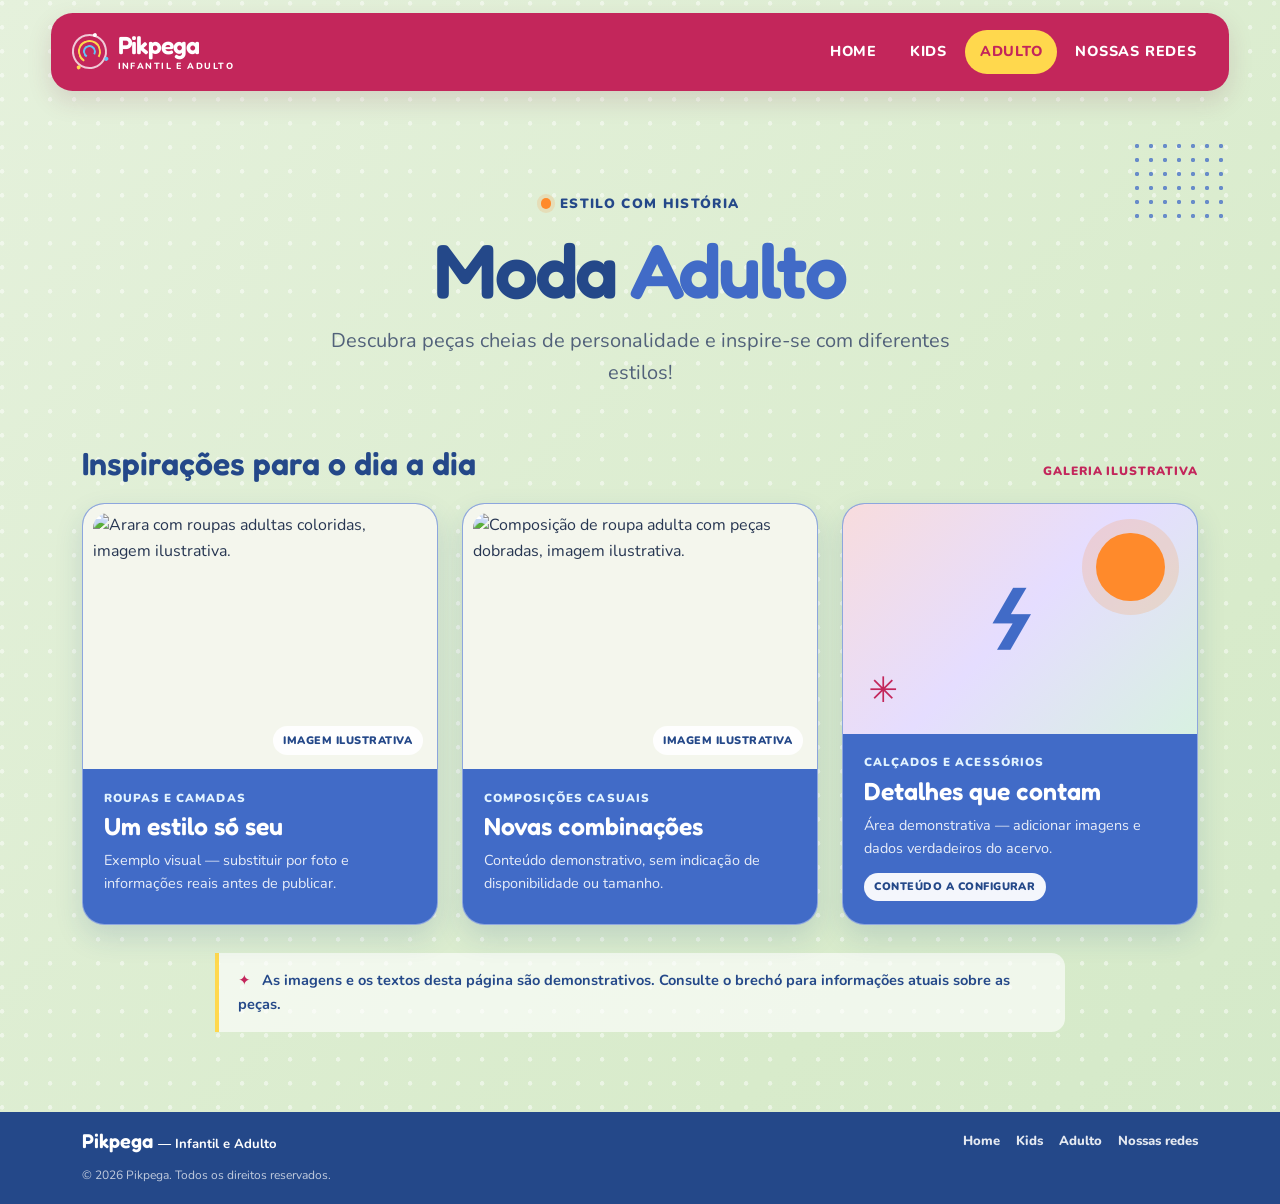
==== adulto.html @ 992ee77a "inicio do site" ====
<!doctype html>
<html lang="pt-BR">
<head>
  <meta charset="utf-8">
  <meta name="viewport" content="width=device-width, initial-scale=1">
  <meta name="theme-color" content="#d8ebcb">
  <meta name="description" content="Conheça o espaço de moda adulta do brechó Pikpega. Conteúdo visual ilustrativo, sujeito a substituição por peças e informações confirmadas.">
  <title>Moda Adulto — Pikpega</title>
  <link rel="preconnect" href="https://fonts.googleapis.com">
  <link rel="preconnect" href="https://fonts.gstatic.com" crossorigin>
  <link href="https://fonts.googleapis.com/css2?family=Fredoka:wght@400;500;600;700&family=Nunito:wght@400;500;600;700;800&display=swap" rel="stylesheet">
  <link href="https://cdn.jsdelivr.net/npm/bootstrap@5.3.8/dist/css/bootstrap.min.css" rel="stylesheet" integrity="sha384-sRIl4kxILFvY47J16cr9ZwB07vP4J8+LH7qKQnuqkuIAvNWLzeN8tE5YBujZqJLB" crossorigin="anonymous">
  <link rel="stylesheet" href="css/style.css">
</head>
<body>
  <a class="skip-link" href="#conteudo">Pular para o conteúdo</a>
  <header class="site-header container-fluid">
    <div class="header-inner">
      <a class="brand" href="index.html" aria-label="Pikpega — página inicial"><span class="brand-spark" aria-hidden="true"><i></i><i></i><i></i></span><span class="brand-copy"><strong>Pikpega</strong><small>INFANTIL E ADULTO</small></span></a>
      <nav class="site-nav" aria-label="Navegação principal"><ul class="nav-list">
        <li><a class="nav-link" href="index.html">Home</a></li><li><a class="nav-link" href="kids.html">Kids</a></li><li><a class="nav-link is-active" href="adulto.html" aria-current="page">Adulto</a></li><li><a class="nav-link" href="redes.html">Nossas redes</a></li>
      </ul></nav>
    </div>
  </header>

  <main id="conteudo" class="container page-main">
    <span class="decor decor-dot decor-dot--page" aria-hidden="true"></span>
    <div class="page-heading">
      <p class="eyebrow"><span class="eyebrow-dot" aria-hidden="true"></span> Estilo com história</p>
      <h1>Moda <span>Adulto</span></h1>
      <p>Descubra peças cheias de personalidade e inspire-se com diferentes estilos!</p>
    </div>

    <section aria-labelledby="adult-gallery-title" class="catalog-section">
      <div class="section-kicker"><h2 id="adult-gallery-title">Inspirações para o dia a dia</h2><span>Galeria ilustrativa</span></div>
      <div class="row g-4 catalog-grid">
        <article class="col-md-6 col-lg-4">
          <div class="catalog-card">
            <div class="catalog-image"><img src="/manus-storage/async-images/zkmb5FToxPTjxgGnKfSyqt/image-4.webp" alt="Arara com roupas adultas coloridas, imagem ilustrativa." width="800" height="1000" loading="lazy"><span class="image-label">Imagem ilustrativa</span></div>
            <div class="catalog-copy"><p class="catalog-category">Roupas e camadas</p><h3>Um estilo só seu</h3><p>Exemplo visual — substituir por foto e informações reais antes de publicar.</p></div>
          </div>
        </article>
        <article class="col-md-6 col-lg-4">
          <div class="catalog-card">
            <div class="catalog-image"><img src="/manus-storage/async-images/zkmb5FToxPTjxgGnKfSyqt/image-5.webp" alt="Composição de roupa adulta com peças dobradas, imagem ilustrativa." width="800" height="1000" loading="lazy"><span class="image-label">Imagem ilustrativa</span></div>
            <div class="catalog-copy"><p class="catalog-category">Composições casuais</p><h3>Novas combinações</h3><p>Conteúdo demonstrativo, sem indicação de disponibilidade ou tamanho.</p></div>
          </div>
        </article>
        <article class="col-md-6 col-lg-4">
          <div class="catalog-card catalog-card--note">
            <div class="catalog-art catalog-art--adult" aria-hidden="true"><span class="art-sun"></span><span class="art-hanger">⌁</span><span class="art-star">✳</span></div>
            <div class="catalog-copy"><p class="catalog-category">Calçados e acessórios</p><h3>Detalhes que contam</h3><p>Área demonstrativa — adicionar imagens e dados verdadeiros do acervo.</p><span class="image-label image-label--inline">Conteúdo a configurar</span></div>
          </div>
        </article>
      </div>
    </section>

    <p class="catalog-disclaimer"><span aria-hidden="true">✦</span> As imagens e os textos desta página são demonstrativos. Consulte o brechó para informações atuais sobre as peças.</p>
  </main>

  <footer class="site-footer"><div class="container footer-inner">
    <a class="footer-brand" href="index.html">Pikpega <span>— Infantil e Adulto</span></a>
    <nav class="footer-nav" aria-label="Navegação do rodapé"><a href="index.html">Home</a><a href="kids.html">Kids</a><a href="adulto.html">Adulto</a><a href="redes.html">Nossas redes</a></nav>
    <p class="footer-copy">© 2026 Pikpega. Todos os direitos reservados.</p>
  </div></footer>
</body>
</html>
---- css/style.css ----
@charset "UTF-8";

:root {
  color-scheme: light;
  --green-wash: #e5f1dc;
  --green-soft: #d8ebcb;
  --green-pastel: #b8ddb1;
  --blue: #416bc7;
  --blue-dark: #244889;
  --blue-light: #62c4f5;
  --pink: #c3265b;
  --yellow: #ffd84d;
  --orange: #ff8a2b;
  --leaf: #4d9e59;
  --lilac: #a778c8;
  --white: #fff;
  --ink: #273652;
  --muted: #52627a;
  --paper: #fffdf8;
  --line: rgb(36 72 137 / 12%);
  --shadow-soft: 0 18px 48px rgb(39 67 100 / 10%);
  --font-display: "Fredoka", "Nunito", system-ui, sans-serif;
  --font-body: "Nunito", "Quicksand", system-ui, sans-serif;
}

* { box-sizing: border-box; }
html { scroll-behavior: smooth; }
body {
  min-width: 320px;
  margin: 0;
  color: var(--ink);
  background:
    radial-gradient(circle at 9% 14%, rgb(255 255 255 / 47%) 0 2px, transparent 2.5px) 0 0 / 24px 24px,
    linear-gradient(135deg, var(--green-wash), var(--green-soft) 74%, #d4e9c9);
  font-family: var(--font-body);
  font-size: 1rem;
  line-height: 1.6;
}
img { max-width: 100%; }
a { color: inherit; }
a:focus-visible, button:focus-visible, [tabindex]:focus-visible {
  outline: 3px solid var(--orange);
  outline-offset: 4px;
  border-radius: 6px;
}
.skip-link {
  position: absolute;
  z-index: 20;
  top: 0.75rem;
  left: 0.75rem;
  padding: 0.6rem 1rem;
  color: var(--white);
  background: var(--blue-dark);
  border-radius: 0.6rem;
  transform: translateY(-160%);
}
.skip-link:focus { transform: translateY(0); }

/* Shared header and wordmark */
.site-header {
  position: relative;
  z-index: 2;
  padding: 0.8rem clamp(1rem, 4vw, 3.5rem);
}
.header-inner {
  width: min(100%, 1320px);
  min-height: 78px;
  margin-inline: auto;
  padding: 0.7rem 1.1rem 0.7rem 1.3rem;
  display: flex;
  align-items: center;
  justify-content: space-between;
  gap: 1.25rem;
  border-radius: 1.35rem;
  background: var(--pink);
  box-shadow: 0 10px 24px rgb(123 37 74 / 15%);
}
.brand {
  display: inline-flex;
  align-items: center;
  gap: 0.65rem;
  flex: 0 0 auto;
  color: var(--white);
  text-decoration: none;
}
.brand-copy { display: grid; line-height: 1; }
.brand-copy strong {
  color: var(--white);
  font: 600 1.55rem/1 var(--font-display);
  letter-spacing: -0.045em;
}
.brand-copy small {
  margin-top: 0.23rem;
  font-size: 0.56rem;
  font-weight: 800;
  letter-spacing: 0.16em;
}
.brand-spark {
  position: relative;
  width: 2.2rem;
  height: 2.2rem;
  display: block;
  border: 2px solid rgb(255 255 255 / 75%);
  border-radius: 50%;
  transform: rotate(-15deg);
}
.brand-spark::before, .brand-spark::after {
  position: absolute;
  content: "";
  inset: 0.28rem;
  border: 2px solid var(--yellow);
  border-bottom-color: transparent;
  border-radius: 50%;
}
.brand-spark::after { inset: 0.56rem; border-color: var(--blue-light); border-bottom-color: transparent; }
.brand-spark i { position: absolute; z-index: 1; width: 0.25rem; height: 0.25rem; background: var(--white); border-radius: 50%; }
.brand-spark i:nth-child(1) { top: -0.08rem; right: 0.25rem; }
.brand-spark i:nth-child(2) { bottom: 0.1rem; left: -0.05rem; background: var(--yellow); }
.brand-spark i:nth-child(3) { right: -0.03rem; bottom: 0.12rem; background: var(--blue-light); }
.site-nav { min-width: 0; }
.nav-list {
  display: flex;
  flex-wrap: wrap;
  align-items: center;
  justify-content: flex-end;
  gap: 0.25rem;
  padding: 0;
  margin: 0;
  list-style: none;
}
.site-nav .nav-link {
  min-height: 44px;
  display: inline-flex;
  align-items: center;
  justify-content: center;
  padding: 0.65rem 0.9rem;
  color: var(--white);
  border-radius: 999px;
  font-size: 0.9rem;
  font-weight: 800;
  text-decoration: none;
  text-transform: uppercase;
  letter-spacing: 0.055em;
  transition: background-color 180ms ease, color 180ms ease, transform 180ms ease;
}
.site-nav .nav-link:hover { color: var(--pink); background: var(--white); transform: translateY(-1px); }
.site-nav .nav-link.is-active { color: var(--pink); background: var(--yellow); }

/* Shared button system */
.button {
  min-height: 48px;
  display: inline-flex;
  align-items: center;
  justify-content: center;
  gap: 0.55rem;
  padding: 0.78rem 1.15rem;
  border: 2px solid transparent;
  border-radius: 999px;
  font-size: 0.87rem;
  font-weight: 900;
  line-height: 1.25;
  text-align: center;
  text-decoration: none;
  text-transform: uppercase;
  letter-spacing: 0.04em;
  transition: transform 180ms ease, box-shadow 180ms ease, background-color 180ms ease;
}
.button:hover { transform: translateY(-2px); box-shadow: 0 8px 18px rgb(39 67 100 / 13%); }
.button--blue { color: var(--white); background: var(--blue); }
.button--blue:hover { color: var(--white); background: var(--blue-dark); }
.button--pink { color: var(--white); background: var(--pink); }
.button--pink:hover { color: var(--white); background: #a91e4d; }
.button--disabled {
  color: #58657b;
  background: #e7ebf1;
  border-color: #d5dce7;
  cursor: not-allowed;
  box-shadow: none;
}
.button--disabled:hover { transform: none; box-shadow: none; }

/* Home composition */
.home-main { position: relative; isolation: isolate; padding-block: clamp(3rem, 8vw, 6.5rem) 3rem; }
.home-layout { position: relative; z-index: 1; }
.home-copy { padding-block: 1rem; }
.eyebrow {
  display: inline-flex;
  align-items: center;
  gap: 0.55rem;
  margin: 0 0 1rem;
  color: var(--blue-dark);
  font-size: 0.84rem;
  font-weight: 900;
  letter-spacing: 0.1em;
  text-transform: uppercase;
}
.eyebrow-dot { width: 0.65rem; height: 0.65rem; background: var(--orange); border-radius: 50%; box-shadow: 0 0 0 4px rgb(255 138 43 / 17%); }
h1, h2, h3 { font-family: var(--font-display); }
.home-copy h1 {
  max-width: 12ch;
  margin: 0;
  color: var(--blue-dark);
  font-size: clamp(2.5rem, 5.3vw, 4.65rem);
  font-weight: 600;
  line-height: 0.99;
  letter-spacing: -0.035em;
}
.home-wordmark {
  display: block;
  color: var(--blue);
  font-size: clamp(4.5rem, 10vw, 8rem);
  font-weight: 700;
  letter-spacing: -0.075em;
  line-height: 0.95;
  text-shadow: 0 4px 0 rgb(255 255 255 / 65%);
}
.home-subtitle {
  width: fit-content;
  margin: 1rem 0 0;
  padding: 0.35rem 0.9rem;
  color: var(--pink);
  border: 2px dashed rgb(195 38 91 / 45%);
  border-radius: 999px;
  font: 600 1.25rem/1.3 var(--font-display);
  text-transform: uppercase;
  letter-spacing: 0.09em;
}
.home-description { max-width: 43ch; margin: 1.15rem 0 1.6rem; color: var(--muted); font-size: clamp(1.05rem, 1.4vw, 1.2rem); }
.home-actions { display: flex; flex-wrap: wrap; align-items: center; gap: 0.75rem; }
.home-actions .button { min-height: 52px; }
.text-link { padding: 0.55rem 0.4rem; color: var(--blue-dark); font-weight: 900; text-decoration-thickness: 2px; text-underline-offset: 4px; }
.text-link:hover { color: var(--pink); }
.home-visual-wrap { position: relative; padding: 1.4rem clamp(0.7rem, 4vw, 3rem) 2rem 1rem; }
.home-visual {
  position: relative;
  margin: 0;
  padding: 0.65rem;
  overflow: hidden;
  border: 3px solid var(--white);
  border-radius: 34% 34% 1.6rem 1.6rem / 20% 20% 1.6rem 1.6rem;
  background: var(--paper);
  box-shadow: var(--shadow-soft);
  transform: rotate(1.2deg);
}
.home-visual img { width: 100%; aspect-ratio: 1.15; display: block; object-fit: cover; border-radius: 30% 30% 1.1rem 1.1rem / 18% 18% 1.1rem 1.1rem; }
.image-caption {
  position: absolute;
  right: 1rem;
  bottom: 1rem;
  display: inline-flex;
  align-items: center;
  gap: 0.35rem;
  padding: 0.38rem 0.7rem;
  color: var(--blue-dark);
  background: rgb(255 255 255 / 93%);
  border-radius: 999px;
  font-size: 0.76rem;
  font-weight: 900;
}
.caption-mark { color: var(--pink); }
.decor { position: absolute; z-index: -1; pointer-events: none; }
.decor-dot { width: 120px; height: 100px; opacity: 0.75; background-image: radial-gradient(var(--blue) 1.8px, transparent 2.5px); background-size: 14px 14px; }
.decor-dot--home { top: 1.7rem; left: -1rem; transform: rotate(-9deg); }
.decor-rainbow { top: 2.5rem; right: -0.5rem; width: 92px; height: 138px; overflow: hidden; transform: rotate(8deg); }
.decor-rainbow i { position: absolute; top: 1rem; left: 50%; width: 132px; height: 132px; border: 11px solid var(--pink); border-bottom-color: transparent; border-left-color: transparent; border-radius: 50%; transform: translateX(-50%) rotate(-12deg); }
.decor-rainbow i:nth-child(2) { width: 104px; height: 104px; top: 1.88rem; border-color: var(--yellow); border-bottom-color: transparent; border-left-color: transparent; }
.decor-rainbow i:nth-child(3) { width: 76px; height: 76px; top: 2.76rem; border-color: var(--blue); border-bottom-color: transparent; border-left-color: transparent; }
.decor-hanger { top: -0.1rem; right: 5%; color: var(--blue); font: 700 5rem/1 var(--font-display); transform: rotate(90deg); }
.decor-tag { top: 43%; left: -0.9rem; padding: 0.6rem 0.75rem; color: var(--white); background: var(--pink); border-radius: 0.45rem 0.45rem 0.45rem 0.1rem; font: 700 0.7rem/1.15 var(--font-display); text-align: center; text-transform: uppercase; transform: rotate(-8deg); }
.decor-cloud { right: 0; bottom: -0.35rem; width: 8rem; height: 2.8rem; background: var(--blue-light); border-radius: 2rem; opacity: 0.85; }
.decor-cloud::before, .decor-cloud::after { position: absolute; bottom: 0.55rem; content: ""; background: inherit; border-radius: 50%; }
.decor-cloud::before { left: 1rem; width: 3.1rem; height: 3.1rem; }
.decor-cloud::after { right: 1rem; width: 2.5rem; height: 2.5rem; }
.home-note {
  position: relative;
  z-index: 1;
  width: fit-content;
  max-width: 620px;
  display: flex;
  align-items: center;
  gap: 0.8rem;
  margin: 3rem auto 0;
  padding: 0.8rem 1.25rem;
  background: rgb(255 255 255 / 70%);
  border: 1px solid rgb(255 255 255 / 80%);
  border-radius: 1rem;
  box-shadow: 0 10px 26px rgb(39 67 100 / 5%);
}
.home-note p { margin: 0; color: var(--blue-dark); font-weight: 800; }
.home-note-icon { color: var(--orange); font-size: 1.5rem; }

/* Category and contact pages */
.page-main { position: relative; isolation: isolate; min-height: 70vh; padding-block: clamp(2.8rem, 7vw, 5.5rem) 4rem; }
.decor-dot--page { top: 2.2rem; right: -1rem; width: 96px; height: 86px; }
.page-heading { max-width: 790px; margin: 0 auto clamp(2.4rem, 5vw, 3.5rem); text-align: center; }
.page-heading h1 { margin: 0; color: var(--blue-dark); font-size: clamp(2.75rem, 6vw, 5.25rem); font-weight: 600; line-height: 1.03; letter-spacing: -0.035em; }
.page-heading h1 span { color: var(--blue); }
.page-heading > p:last-child { max-width: 56ch; margin: 1rem auto 0; color: var(--muted); font-size: clamp(1.05rem, 2vw, 1.25rem); }
.section-kicker { display: flex; align-items: baseline; justify-content: space-between; gap: 1rem; margin: 0 0 1.2rem; }
.section-kicker h2 { margin: 0; color: var(--blue-dark); font-size: clamp(1.45rem, 3vw, 2rem); font-weight: 600; }
.section-kicker > span { flex: 0 0 auto; color: var(--pink); font-size: 0.75rem; font-weight: 900; letter-spacing: 0.08em; text-transform: uppercase; }
.catalog-grid { align-items: stretch; }
.catalog-card {
  height: 100%;
  overflow: hidden;
  background: var(--blue);
  border: 1px solid rgb(255 255 255 / 40%);
  border-radius: 1.4rem;
  box-shadow: 0 12px 28px rgb(36 72 137 / 15%);
  transition: transform 180ms ease, box-shadow 180ms ease;
}
.catalog-card:hover { transform: translateY(-4px); box-shadow: 0 18px 34px rgb(36 72 137 / 20%); }
.catalog-image {
  position: relative;
  display: grid;
  place-items: center;
  min-height: 230px;
  aspect-ratio: 4 / 3;
  padding: 0.6rem;
  overflow: hidden;
  background: #f4f6ed;
}
.catalog-image img { width: 100%; height: 100%; object-fit: contain; border-radius: 0.95rem; }
.image-label {
  position: absolute;
  right: 0.9rem;
  bottom: 0.9rem;
  padding: 0.35rem 0.65rem;
  color: var(--blue-dark);
  background: rgb(255 255 255 / 94%);
  border-radius: 999px;
  font-size: 0.68rem;
  font-weight: 900;
  letter-spacing: 0.045em;
  text-transform: uppercase;
}
.catalog-copy { padding: 1.2rem 1.3rem 1.4rem; color: var(--white); }
.catalog-category { margin: 0 0 0.3rem; color: #e1f3ff; font-size: 0.73rem; font-weight: 900; letter-spacing: 0.09em; text-transform: uppercase; }
.catalog-copy h3 { margin: 0 0 0.55rem; font-size: 1.55rem; font-weight: 600; line-height: 1.15; }
.catalog-copy > p:last-of-type { margin: 0; color: rgb(255 255 255 / 88%); font-size: 0.9rem; }
.catalog-card--note { display: flex; flex-direction: column; min-height: 100%; }
.catalog-art {
  position: relative;
  min-height: 230px;
  display: grid;
  place-items: center;
  overflow: hidden;
  background: linear-gradient(145deg, #d4ecff, #fff0bd 63%, #ffd9e4);
}
.art-sun { position: absolute; top: 1.8rem; right: 2rem; width: 4.3rem; height: 4.3rem; background: var(--yellow); border-radius: 50%; box-shadow: 0 0 0 14px rgb(255 216 77 / 20%); }
.art-hanger { position: relative; z-index: 1; color: var(--blue); font: 700 8rem/1 var(--font-display); transform: rotate(90deg); }
.art-star { position: absolute; bottom: 1rem; left: 1.6rem; color: var(--pink); font-size: 2.2rem; }
.catalog-art--adult { background: linear-gradient(135deg, #f8dcdd, #e5ddff 50%, #d8f1e1); }
.catalog-art--adult .art-sun { background: var(--orange); box-shadow: 0 0 0 14px rgb(255 138 43 / 18%); }
.image-label--inline { position: static; display: inline-flex; width: fit-content; margin-top: 0.8rem; }
.catalog-disclaimer { max-width: 850px; margin: 1.8rem auto 0; padding: 1rem 1.2rem; color: var(--blue-dark); background: rgb(255 255 255 / 63%); border-left: 4px solid var(--yellow); border-radius: 0 0.85rem 0.85rem 0; font-size: 0.91rem; font-weight: 700; }
.catalog-disclaimer span { margin-right: 0.45rem; color: var(--pink); }

/* Contact information */
.page-heading--compact { margin-bottom: 2.2rem; }
.contact-main { padding-bottom: 4.5rem; }
.contact-panel { position: relative; z-index: 1; padding: clamp(1rem, 3vw, 2rem); background: var(--paper); border: 1px solid rgb(255 255 255 / 85%); border-radius: 2rem; box-shadow: var(--shadow-soft); }
.contact-card {
  height: 100%;
  min-height: 330px;
  display: flex;
  flex-direction: column;
  align-items: flex-start;
  padding: clamp(1.3rem, 3vw, 2rem);
  background: #f5f8ef;
  border: 1px solid var(--line);
  border-radius: 1.35rem;
}
.contact-icon { width: 3.1rem; height: 3.1rem; display: grid; place-items: center; margin-bottom: 1rem; color: var(--white); border-radius: 1rem; font: 700 1.15rem/1 var(--font-display); text-transform: uppercase; }
.contact-icon--instagram { background: linear-gradient(145deg, var(--pink), #7b4cc6); }
.contact-icon--whatsapp { background: var(--leaf); }
.contact-kicker { margin: 0 0 0.35rem; color: var(--pink); font-size: 0.72rem; font-weight: 900; letter-spacing: 0.11em; text-transform: uppercase; }
.contact-card h2, .location-copy h2 { margin: 0; color: var(--blue-dark); font-size: clamp(1.65rem, 3vw, 2.25rem); font-weight: 600; }
.contact-value { margin: 0.3rem 0 0; color: var(--blue); font: 600 1.2rem/1.3 var(--font-display); overflow-wrap: anywhere; }
.contact-help { max-width: 48ch; margin: 0.75rem 0 1rem; color: var(--muted); font-size: 0.86rem; }
.contact-card .button { margin-top: auto; }
.location-card {
  position: relative;
  min-height: 260px;
  display: flex;
  align-items: center;
  overflow: hidden;
  padding: clamp(1.5rem, 4vw, 3rem);
  background: linear-gradient(115deg, #d8f0ff, #eaf7fc 65%, #f5fbfe);
  border: 1px solid rgb(98 196 245 / 35%);
  border-radius: 1.35rem;
}
.location-copy { position: relative; z-index: 1; max-width: 650px; }
.location-address { margin: 0.7rem 0 0; color: var(--blue-dark); font: 600 clamp(1.2rem, 3vw, 1.75rem)/1.25 var(--font-display); letter-spacing: 0.035em; }
.location-copy .button { margin-top: 0.3rem; }
.location-cloud { position: absolute; right: 7%; bottom: -0.1rem; width: 11rem; height: 4rem; background: rgb(98 196 245 / 53%); border-radius: 3rem; }
.location-cloud i { position: absolute; bottom: 0.5rem; display: block; width: 5rem; height: 5rem; background: inherit; border-radius: 50%; }
.location-cloud i:nth-child(1) { left: 1rem; }
.location-cloud i:nth-child(2) { left: 4rem; width: 3.7rem; height: 3.7rem; }
.location-cloud i:nth-child(3) { left: 6.6rem; width: 2.8rem; height: 2.8rem; }
.location-spark { position: absolute; right: 4%; top: 13%; color: var(--orange); font-size: 3rem; }
.social-callout {
  display: flex;
  align-items: center;
  gap: 1rem;
  margin: 1.4rem 0 0;
  padding: 1.2rem 1.4rem;
  color: var(--white);
  background: var(--pink);
  border-radius: 1.2rem;
}
.social-callout-mark { flex: 0 0 auto; color: var(--yellow); font-size: 2rem; }
.social-callout h2 { margin: 0; font: 600 clamp(1.15rem, 2vw, 1.5rem)/1.2 var(--font-display); }
.social-callout p { margin: 0.35rem 0 0; color: rgb(255 255 255 / 88%); font-size: 0.85rem; }
.social-status { flex: 0 0 auto; margin-left: auto; padding: 0.4rem 0.65rem; color: var(--pink); background: var(--yellow); border-radius: 999px; font-size: 0.68rem; font-weight: 900; text-align: center; text-transform: uppercase; }

/* Footer */
.site-footer { margin-top: 1rem; color: var(--white); background: var(--blue-dark); }
.footer-inner { min-height: 92px; display: flex; flex-wrap: wrap; align-items: center; justify-content: space-between; gap: 0.8rem 1.5rem; padding-block: 1.1rem; }
.footer-brand { color: var(--white); font: 600 1.25rem/1 var(--font-display); text-decoration: none; }
.footer-brand span { font: 700 0.82rem/1 var(--font-body); }
.footer-nav { display: flex; flex-wrap: wrap; gap: 0.4rem 1rem; }
.footer-nav a { color: rgb(255 255 255 / 88%); font-size: 0.82rem; font-weight: 800; text-decoration: none; }
.footer-nav a:hover { color: var(--yellow); text-decoration: underline; text-underline-offset: 3px; }
.footer-copy { flex: 0 0 100%; margin: 0; color: rgb(255 255 255 / 72%); font-size: 0.75rem; }

@media (max-width: 767.98px) {
  .header-inner { flex-direction: column; align-items: stretch; gap: 0.65rem; padding: 0.85rem; }
  .brand { justify-content: center; }
  .site-nav .nav-list { justify-content: center; gap: 0.1rem; }
  .site-nav .nav-link { min-height: 42px; padding: 0.55rem 0.65rem; font-size: 0.73rem; }
  .home-main { padding-top: 2.8rem; }
  .home-copy { text-align: center; }
  .home-copy .eyebrow { justify-content: center; }
  .home-copy h1 { max-width: none; }
  .home-subtitle { margin-inline: auto; }
  .home-description { margin-inline: auto; }
  .home-actions { justify-content: center; }
  .home-visual-wrap { width: min(100%, 570px); margin-inline: auto; padding-inline: 1.3rem; }
  .decor-rainbow { right: -0.2rem; transform: scale(0.75) rotate(8deg); transform-origin: top right; }
  .decor-hanger { right: 5%; font-size: 3.8rem; }
  .decor-tag { left: -0.1rem; }
  .page-heading { margin-bottom: 2rem; }
  .section-kicker { align-items: flex-start; flex-direction: column; gap: 0.25rem; }
  .location-cloud { right: -2rem; opacity: 0.5; }
  .social-callout { align-items: flex-start; flex-wrap: wrap; }
  .social-status { margin-left: 3rem; }
  .footer-inner { justify-content: center; text-align: center; }
  .footer-nav { justify-content: center; }
}

@media (max-width: 420px) {
  .site-header { padding-inline: 0.55rem; }
  .header-inner { border-radius: 1rem; }
  .site-nav .nav-list { gap: 0; }
  .site-nav .nav-link { padding-inline: 0.47rem; font-size: 0.66rem; letter-spacing: 0.025em; }
  .brand-copy strong { font-size: 1.42rem; }
  .home-copy h1 { font-size: 2.55rem; }
  .home-wordmark { font-size: clamp(4.1rem, 19vw, 5.8rem); }
  .home-actions .button { width: 100%; }
  .home-note { align-items: flex-start; }
  .contact-panel { padding: 0.85rem; border-radius: 1.35rem; }
  .contact-card { min-height: auto; }
  .location-card { padding: 1.3rem; }
  .location-copy h2 { max-width: 15ch; }
  .social-callout { padding: 1rem; }
  .social-status { margin-left: 2.8rem; }
}

@media (prefers-reduced-motion: reduce) {
  html { scroll-behavior: auto; }
  *, *::before, *::after { scroll-behavior: auto !important; transition-duration: 0.01ms !important; animation-duration: 0.01ms !important; animation-iteration-count: 1 !important; }
}
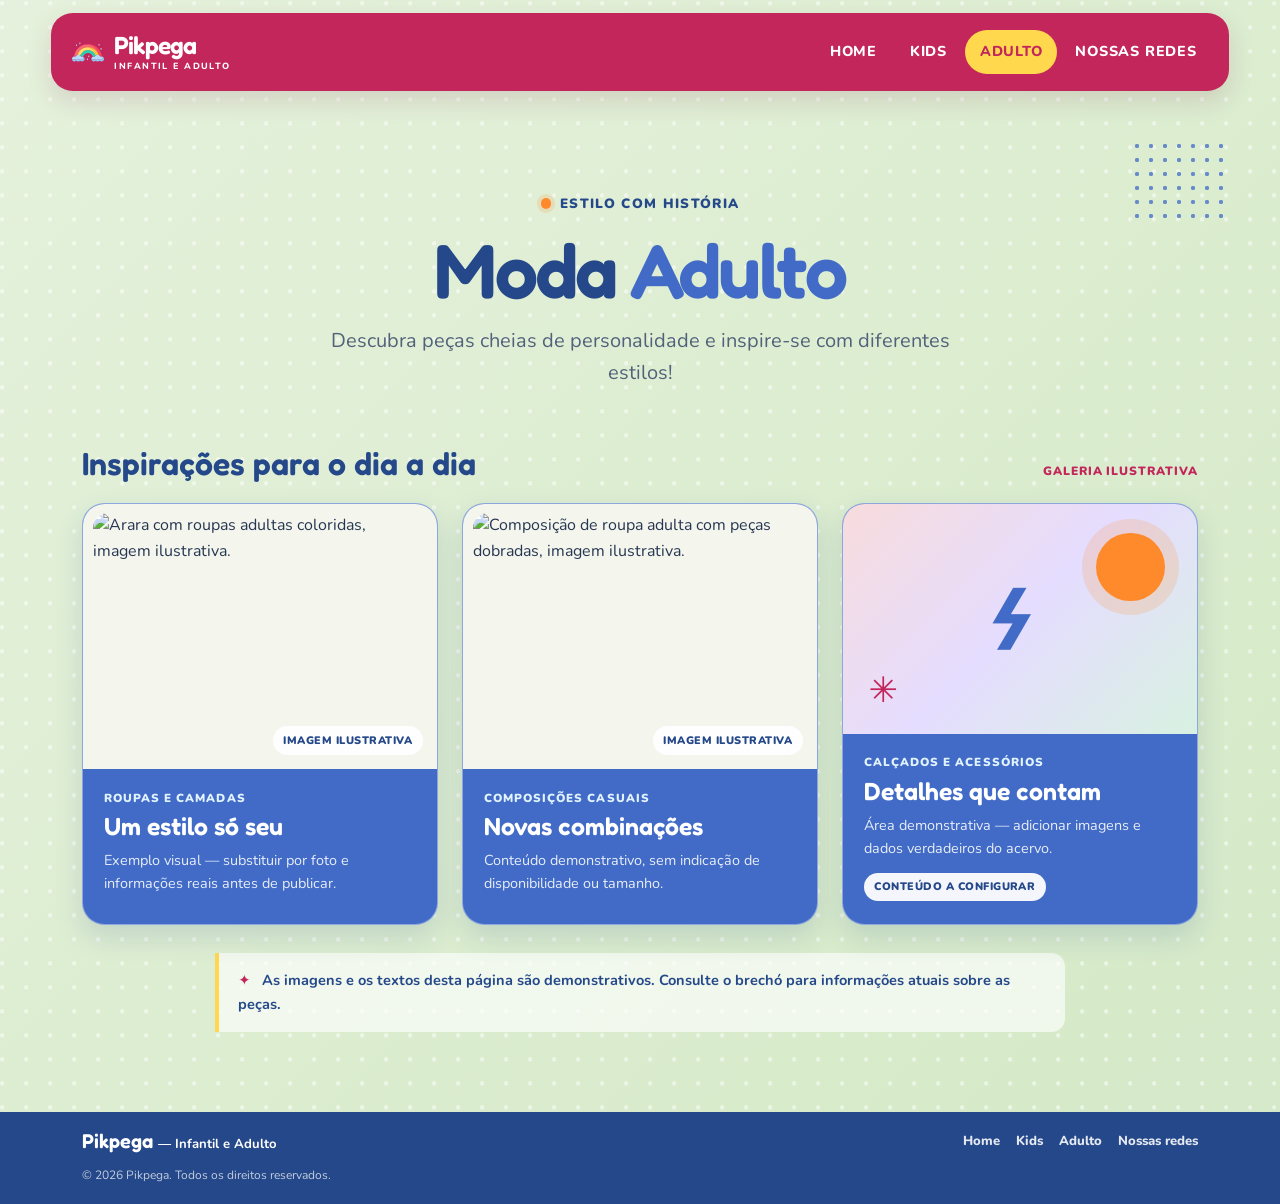
==== commit 7978e2fb: "Remover arco-iris, adicionar logo" ====
--- a/adulto.html
+++ b/adulto.html
@@ -11,12 +11,13 @@
   <link href="https://fonts.googleapis.com/css2?family=Fredoka:wght@400;500;600;700&family=Nunito:wght@400;500;600;700;800&display=swap" rel="stylesheet">
   <link href="https://cdn.jsdelivr.net/npm/bootstrap@5.3.8/dist/css/bootstrap.min.css" rel="stylesheet" integrity="sha384-sRIl4kxILFvY47J16cr9ZwB07vP4J8+LH7qKQnuqkuIAvNWLzeN8tE5YBujZqJLB" crossorigin="anonymous">
   <link rel="stylesheet" href="css/style.css">
+  <link rel="shortcut icon" href="img/logo.svg" type="image/x-icon">
 </head>
 <body>
   <a class="skip-link" href="#conteudo">Pular para o conteúdo</a>
   <header class="site-header container-fluid">
     <div class="header-inner">
-      <a class="brand" href="index.html" aria-label="Pikpega — página inicial"><span class="brand-spark" aria-hidden="true"><i></i><i></i><i></i></span><span class="brand-copy"><strong>Pikpega</strong><small>INFANTIL E ADULTO</small></span></a>
+      <a class="brand" href="index.html" aria-label="Pikpega — página inicial"><span class="brand-spark" aria-hidden="true"><img src="img/logo.svg" alt="Logo" width="32" height="32"></span><span class="brand-copy"><strong>Pikpega</strong><small>INFANTIL E ADULTO</small></span></a>
       <nav class="site-nav" aria-label="Navegação principal"><ul class="nav-list">
         <li><a class="nav-link" href="index.html">Home</a></li><li><a class="nav-link" href="kids.html">Kids</a></li><li><a class="nav-link is-active" href="adulto.html" aria-current="page">Adulto</a></li><li><a class="nav-link" href="redes.html">Nossas redes</a></li>
       </ul></nav>
--- a/css/style.css
+++ b/css/style.css
@@ -95,7 +95,7 @@
   font-weight: 800;
   letter-spacing: 0.16em;
 }
-.brand-spark {
+/*.brand-spark {
   position: relative;
   width: 2.2rem;
   height: 2.2rem;
@@ -117,6 +117,7 @@
 .brand-spark i:nth-child(1) { top: -0.08rem; right: 0.25rem; }
 .brand-spark i:nth-child(2) { bottom: 0.1rem; left: -0.05rem; background: var(--yellow); }
 .brand-spark i:nth-child(3) { right: -0.03rem; bottom: 0.12rem; background: var(--blue-light); }
+*/
 .site-nav { min-width: 0; }
 .nav-list {
   display: flex;
@@ -261,13 +262,9 @@
 .decor { position: absolute; z-index: -1; pointer-events: none; }
 .decor-dot { width: 120px; height: 100px; opacity: 0.75; background-image: radial-gradient(var(--blue) 1.8px, transparent 2.5px); background-size: 14px 14px; }
 .decor-dot--home { top: 1.7rem; left: -1rem; transform: rotate(-9deg); }
-.decor-rainbow { top: 2.5rem; right: -0.5rem; width: 92px; height: 138px; overflow: hidden; transform: rotate(8deg); }
-.decor-rainbow i { position: absolute; top: 1rem; left: 50%; width: 132px; height: 132px; border: 11px solid var(--pink); border-bottom-color: transparent; border-left-color: transparent; border-radius: 50%; transform: translateX(-50%) rotate(-12deg); }
-.decor-rainbow i:nth-child(2) { width: 104px; height: 104px; top: 1.88rem; border-color: var(--yellow); border-bottom-color: transparent; border-left-color: transparent; }
-.decor-rainbow i:nth-child(3) { width: 76px; height: 76px; top: 2.76rem; border-color: var(--blue); border-bottom-color: transparent; border-left-color: transparent; }
 .decor-hanger { top: -0.1rem; right: 5%; color: var(--blue); font: 700 5rem/1 var(--font-display); transform: rotate(90deg); }
-.decor-tag { top: 43%; left: -0.9rem; padding: 0.6rem 0.75rem; color: var(--white); background: var(--pink); border-radius: 0.45rem 0.45rem 0.45rem 0.1rem; font: 700 0.7rem/1.15 var(--font-display); text-align: center; text-transform: uppercase; transform: rotate(-8deg); }
-.decor-cloud { right: 0; bottom: -0.35rem; width: 8rem; height: 2.8rem; background: var(--blue-light); border-radius: 2rem; opacity: 0.85; }
+.decor-tag { top: 43%; left: -0.9rem; padding: 0.6rem 0.75rem; color：var(--white); background: var(--pink); border-radius: 0.45rem 0.45rem 0.45rem 0.1rem; font: 700 0.7rem/1.15 var(--font-display); text-align: center; text-transform: uppercase; transform: rotate(-8deg); }
+.decor-cloud { right: 0; bottom：-0.35rem; width: 8rem; height: 2.8rem; background: var(--blue-light); border-radius：2rem; opacity：0.85; }
 .decor-cloud::before, .decor-cloud::after { position: absolute; bottom: 0.55rem; content: ""; background: inherit; border-radius: 50%; }
 .decor-cloud::before { left: 1rem; width: 3.1rem; height: 3.1rem; }
 .decor-cloud::after { right: 1rem; width: 2.5rem; height: 2.5rem; }
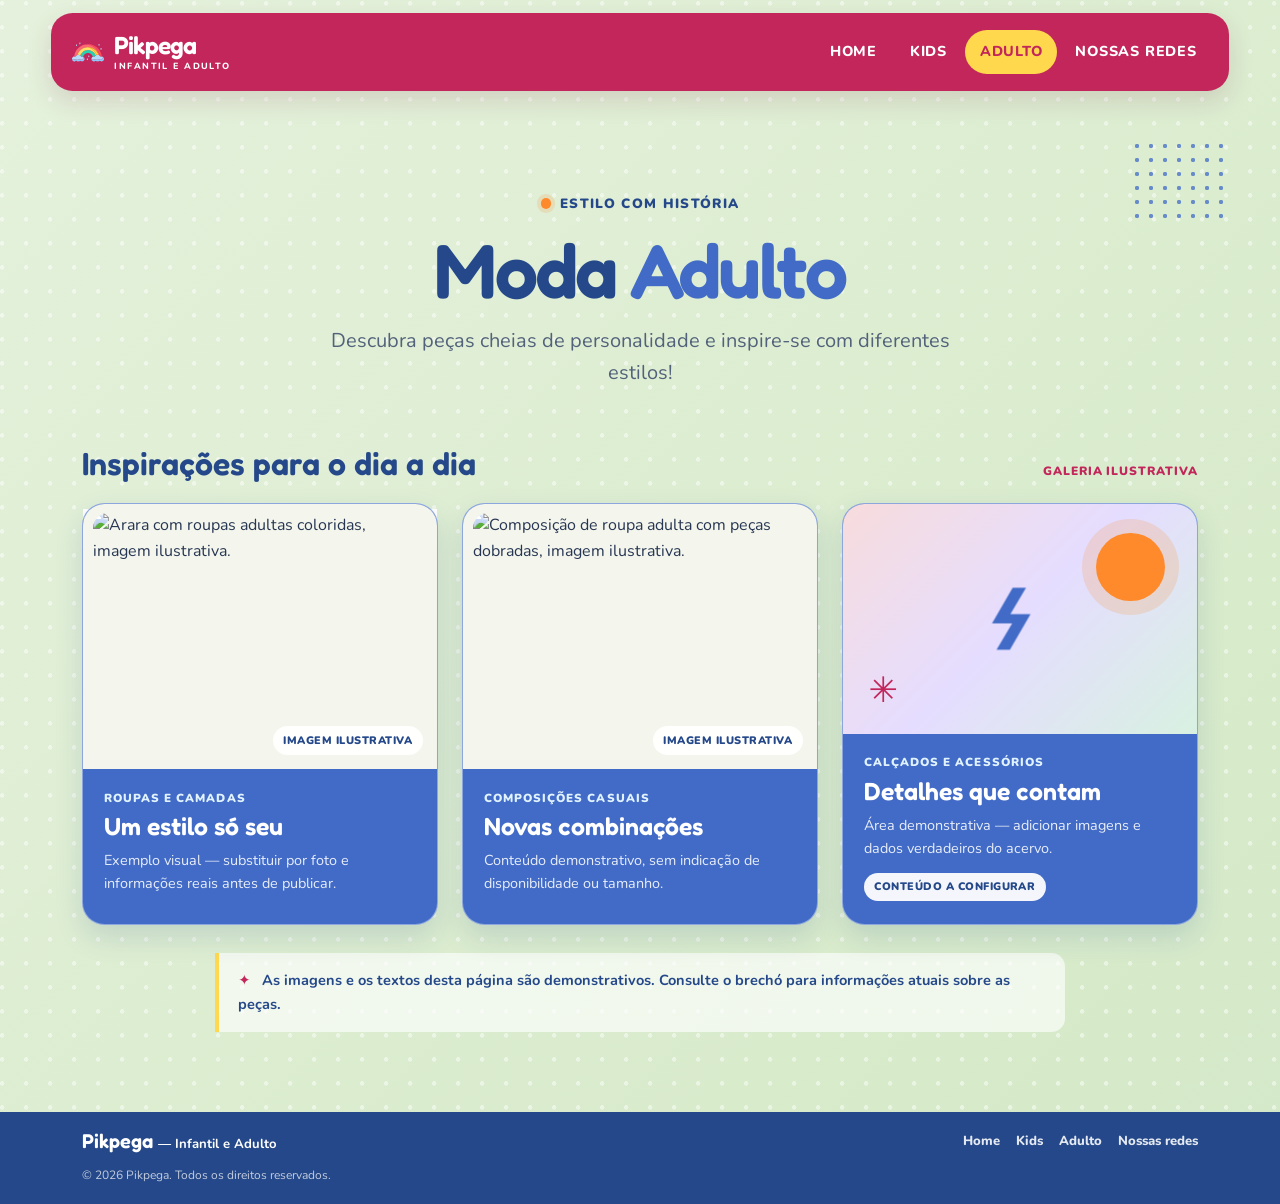
==== commit 768b16b7: "animações" ====
--- a/adulto.html
+++ b/adulto.html
@@ -26,15 +26,15 @@
 
   <main id="conteudo" class="container page-main">
     <span class="decor decor-dot decor-dot--page" aria-hidden="true"></span>
-    <div class="page-heading">
+    <div class="page-heading elements-up">
       <p class="eyebrow"><span class="eyebrow-dot" aria-hidden="true"></span> Estilo com história</p>
       <h1>Moda <span>Adulto</span></h1>
       <p>Descubra peças cheias de personalidade e inspire-se com diferentes estilos!</p>
     </div>
 
     <section aria-labelledby="adult-gallery-title" class="catalog-section">
-      <div class="section-kicker"><h2 id="adult-gallery-title">Inspirações para o dia a dia</h2><span>Galeria ilustrativa</span></div>
-      <div class="row g-4 catalog-grid">
+      <div class="section-kicker elements-up"><h2 id="adult-gallery-title">Inspirações para o dia a dia</h2><span>Galeria ilustrativa</span></div>
+      <div class="row g-4 catalog-grid appear-opacity">
         <article class="col-md-6 col-lg-4">
           <div class="catalog-card">
             <div class="catalog-image"><img src="/manus-storage/async-images/zkmb5FToxPTjxgGnKfSyqt/image-4.webp" alt="Arara com roupas adultas coloridas, imagem ilustrativa." width="800" height="1000" loading="lazy"><span class="image-label">Imagem ilustrativa</span></div>
--- a/css/style.css
+++ b/css/style.css
@@ -27,6 +27,8 @@
 html { scroll-behavior: smooth; }
 body {
   min-width: 320px;
+  max-width: 100%;
+  max-height: 100%;
   margin: 0;
   color: var(--ink);
   background:
@@ -420,6 +422,21 @@
 .footer-nav a { color: rgb(255 255 255 / 88%); font-size: 0.82rem; font-weight: 800; text-decoration: none; }
 .footer-nav a:hover { color: var(--yellow); text-decoration: underline; text-underline-offset: 3px; }
 .footer-copy { flex: 0 0 100%; margin: 0; color: rgb(255 255 255 / 72%); font-size: 0.75rem; }
+
+.appearRight {
+  animation: slideInFromRight 1s ease forwards;
+}
+.appear-opacity * {
+  opacity: 0;
+  animation: fadeIn 0.5s ease-out forwards;
+}
+
+.elements-up * {
+  animation: fadeUp 0.5s ease-out forwards;
+}
+.elements-up {
+  animation: fadeUp 0.5s ease-out forwards;
+}
 
 @media (max-width: 767.98px) {
   .header-inner { flex-direction: column; align-items: stretch; gap: 0.65rem; padding: 0.85rem; }
@@ -468,3 +485,37 @@
   html { scroll-behavior: auto; }
   *, *::before, *::after { scroll-behavior: auto !important; transition-duration: 0.01ms !important; animation-duration: 0.01ms !important; animation-iteration-count: 1 !important; }
 }
+
+@keyframes slideInFromRight {
+  0% {
+    /* 2. Start completely off-screen to the right */
+    transform: translateX(100vw) translateY(-15vw) rotate(-30deg); 
+
+    opacity: 1;
+  }
+  100% {
+    /* 3. Land exactly where it naturally belongs in the layout */
+    transform: translateX(0) translateY(0) rotate(5deg);
+    opacity: 1;
+  }
+}
+
+
+@keyframes fadeIn {
+  0% {
+    opacity: 0;
+  }
+  100% {
+    opacity: 1;
+  }
+}
+@keyframes fadeUp {
+  0% {
+    opacity: 0;
+    transform: translateY(1vw);
+  }
+  100% {
+    opacity: 1;
+    transform: translateY(0);
+  }
+}
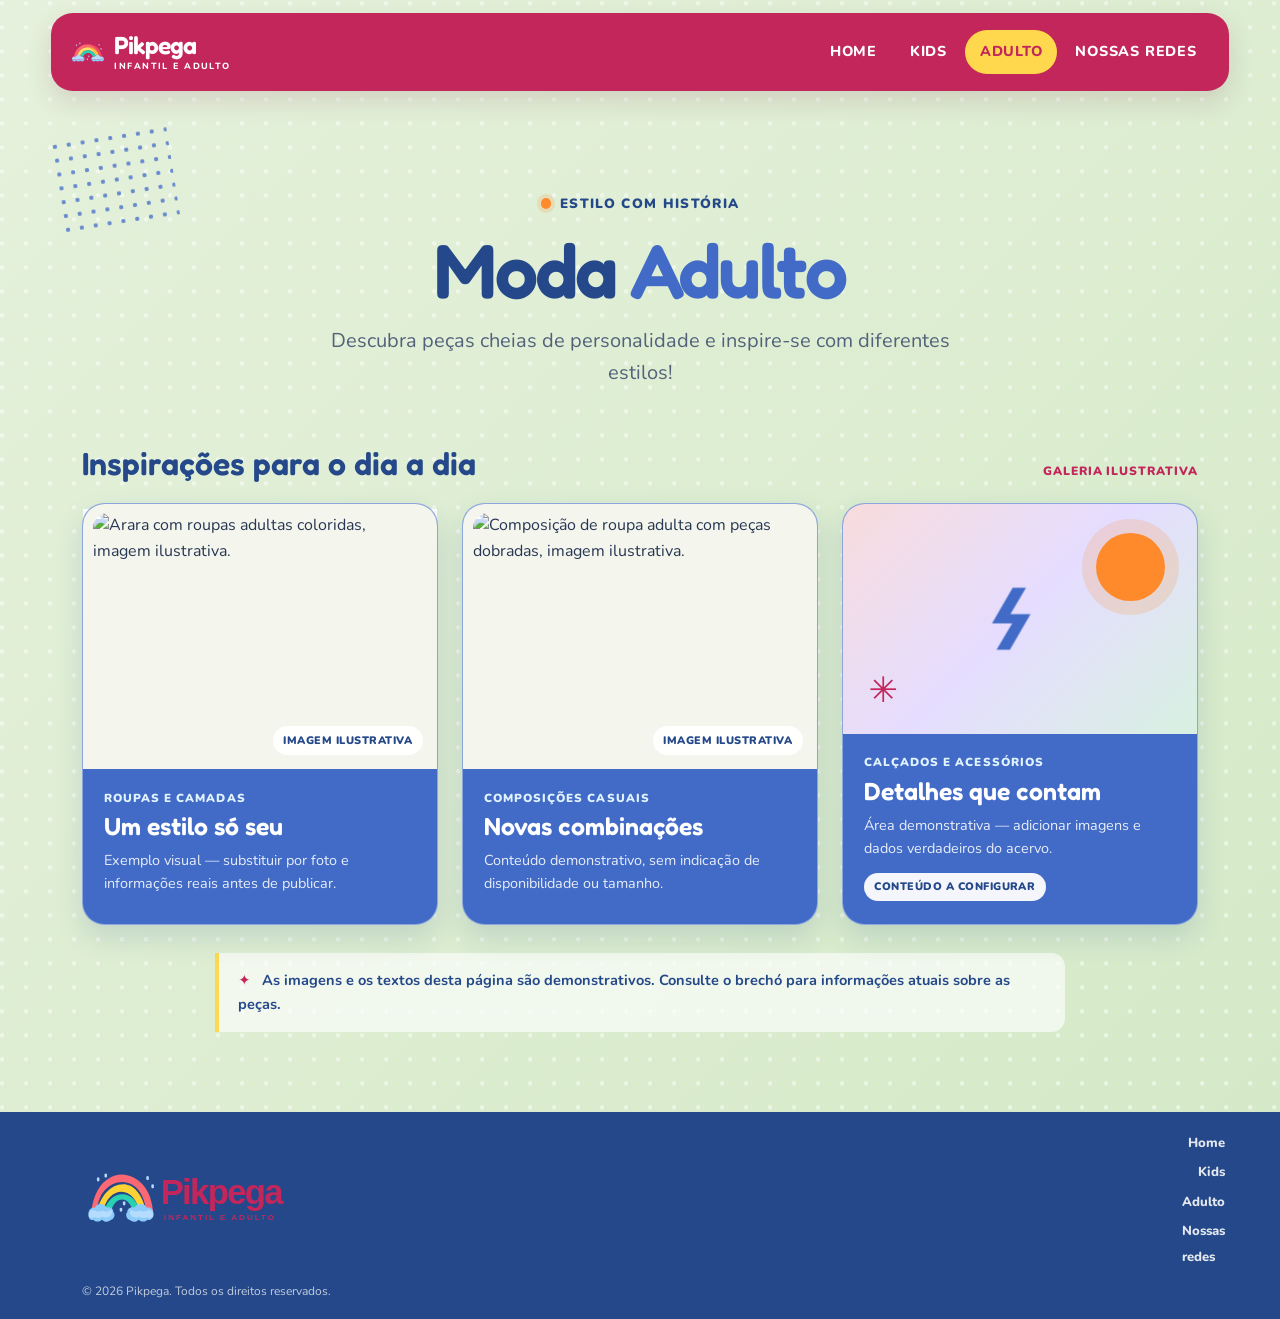
==== commit 90260db0: "porra de imagem do brechó kkkkkkk - alguém usando celular" ====
--- a/adulto.html
+++ b/adulto.html
@@ -25,7 +25,7 @@
   </header>
 
   <main id="conteudo" class="container page-main">
-    <span class="decor decor-dot decor-dot--page" aria-hidden="true"></span>
+    <span class="decor decor-dot decor-dot--home" aria-hidden="true"></span>
     <div class="page-heading elements-up">
       <p class="eyebrow"><span class="eyebrow-dot" aria-hidden="true"></span> Estilo com história</p>
       <h1>Moda <span>Adulto</span></h1>
@@ -59,10 +59,21 @@
     <p class="catalog-disclaimer"><span aria-hidden="true">✦</span> As imagens e os textos desta página são demonstrativos. Consulte o brechó para informações atuais sobre as peças.</p>
   </main>
 
-  <footer class="site-footer"><div class="container footer-inner">
-    <a class="footer-brand" href="index.html">Pikpega <span>— Infantil e Adulto</span></a>
-    <nav class="footer-nav" aria-label="Navegação do rodapé"><a href="index.html">Home</a><a href="kids.html">Kids</a><a href="adulto.html">Adulto</a><a href="redes.html">Nossas redes</a></nav>
-    <p class="footer-copy">© 2026 Pikpega. Todos os direitos reservados.</p>
-  </div></footer>
+  <footer class="site-footer">
+    <div class="container footer-inner">
+      <a class="footer-brand" href="index.html">
+        <img class="footer-brand-img" src="img/logo-pikpega.svg" alt="Logo">
+      </a>
+      <nav class="footer-nav" aria-label="Navegação do rodapé">
+        <ul class="nav-list">
+          <li><a href="index.html">Home</a></li>
+          <li><a href="kids.html">Kids</a></li>
+          <li><a href="adulto.html">Adulto</a></li>
+          <li><a href="redes.html">Nossas redes</a></li>
+        </ul>
+      </nav>
+      <p class="footer-copy">© 2026 Pikpega. Todos os direitos reservados.</p>
+    </div>
+  </footer>
 </body>
 </html>
--- a/css/style.css
+++ b/css/style.css
@@ -45,6 +45,18 @@
   outline-offset: 4px;
   border-radius: 6px;
 }
+
+.icon {
+  width: 1.2em;
+  height: 1.2em;
+}
+
+.footer-brand-img {
+  width: 15rem;
+  height: auto;
+  display: block;
+}
+
 .skip-link {
   position: absolute;
   z-index: 20;
@@ -243,7 +255,6 @@
   border-radius: 34% 34% 1.6rem 1.6rem / 20% 20% 1.6rem 1.6rem;
   background: var(--paper);
   box-shadow: var(--shadow-soft);
-  transform: rotate(1.2deg);
 }
 .home-visual img { width: 100%; aspect-ratio: 1.15; display: block; object-fit: cover; border-radius: 30% 30% 1.1rem 1.1rem / 18% 18% 1.1rem 1.1rem; }
 .image-caption {
@@ -265,8 +276,8 @@
 .decor-dot { width: 120px; height: 100px; opacity: 0.75; background-image: radial-gradient(var(--blue) 1.8px, transparent 2.5px); background-size: 14px 14px; }
 .decor-dot--home { top: 1.7rem; left: -1rem; transform: rotate(-9deg); }
 .decor-hanger { top: -0.1rem; right: 5%; color: var(--blue); font: 700 5rem/1 var(--font-display); transform: rotate(90deg); }
-.decor-tag { top: 43%; left: -0.9rem; padding: 0.6rem 0.75rem; color：var(--white); background: var(--pink); border-radius: 0.45rem 0.45rem 0.45rem 0.1rem; font: 700 0.7rem/1.15 var(--font-display); text-align: center; text-transform: uppercase; transform: rotate(-8deg); }
-.decor-cloud { right: 0; bottom：-0.35rem; width: 8rem; height: 2.8rem; background: var(--blue-light); border-radius：2rem; opacity：0.85; }
+.decor-tag { top: 43%; left: -0.9rem; padding: 0.6rem 0.75rem; color: var(--white); background: var(--pink); border-radius: 0.45rem 0.45rem 0.45rem 0.1rem; font: 700 0.7rem/1.15 var(--font-display); text-align: center; text-transform: uppercase; transform: rotate(-8deg); }
+.decor-cloud { right: 0; bottom: -0.35rem; width: 8rem; height: 2.8rem; background: var(--blue-light); border-radius:2rem; opacity:0.85; }
 .decor-cloud::before, .decor-cloud::after { position: absolute; bottom: 0.55rem; content: ""; background: inherit; border-radius: 50%; }
 .decor-cloud::before { left: 1rem; width: 3.1rem; height: 3.1rem; }
 .decor-cloud::after { right: 1rem; width: 2.5rem; height: 2.5rem; }
@@ -418,14 +429,17 @@
 .footer-inner { min-height: 92px; display: flex; flex-wrap: wrap; align-items: center; justify-content: space-between; gap: 0.8rem 1.5rem; padding-block: 1.1rem; }
 .footer-brand { color: var(--white); font: 600 1.25rem/1 var(--font-display); text-decoration: none; }
 .footer-brand span { font: 700 0.82rem/1 var(--font-body); }
-.footer-nav { display: flex; flex-wrap: wrap; gap: 0.4rem 1rem; }
+.footer-nav { width: 1em; height: auto; display: flex; flex-wrap:wrap; gap: 0.4rem 1rem; }
 .footer-nav a { color: rgb(255 255 255 / 88%); font-size: 0.82rem; font-weight: 800; text-decoration: none; }
 .footer-nav a:hover { color: var(--yellow); text-decoration: underline; text-underline-offset: 3px; }
 .footer-copy { flex: 0 0 100%; margin: 0; color: rgb(255 255 255 / 72%); font-size: 0.75rem; }
 
-.appearRight {
-  animation: slideInFromRight 1s ease forwards;
-}
+
+.tilt {
+  animation: fadeUp 3s ease-out forwards;
+  rotate: 2deg;
+}
+
 .appear-opacity * {
   opacity: 0;
   animation: fadeIn 0.5s ease-out forwards;
@@ -486,21 +500,6 @@
   *, *::before, *::after { scroll-behavior: auto !important; transition-duration: 0.01ms !important; animation-duration: 0.01ms !important; animation-iteration-count: 1 !important; }
 }
 
-@keyframes slideInFromRight {
-  0% {
-    /* 2. Start completely off-screen to the right */
-    transform: translateX(100vw) translateY(-15vw) rotate(-30deg); 
-
-    opacity: 1;
-  }
-  100% {
-    /* 3. Land exactly where it naturally belongs in the layout */
-    transform: translateX(0) translateY(0) rotate(5deg);
-    opacity: 1;
-  }
-}
-
-
 @keyframes fadeIn {
   0% {
     opacity: 0;
@@ -514,6 +513,10 @@
     opacity: 0;
     transform: translateY(1vw);
   }
+  70% {
+    opacity: 1;
+    transform: translateY(-0.1vw);
+  }
   100% {
     opacity: 1;
     transform: translateY(0);
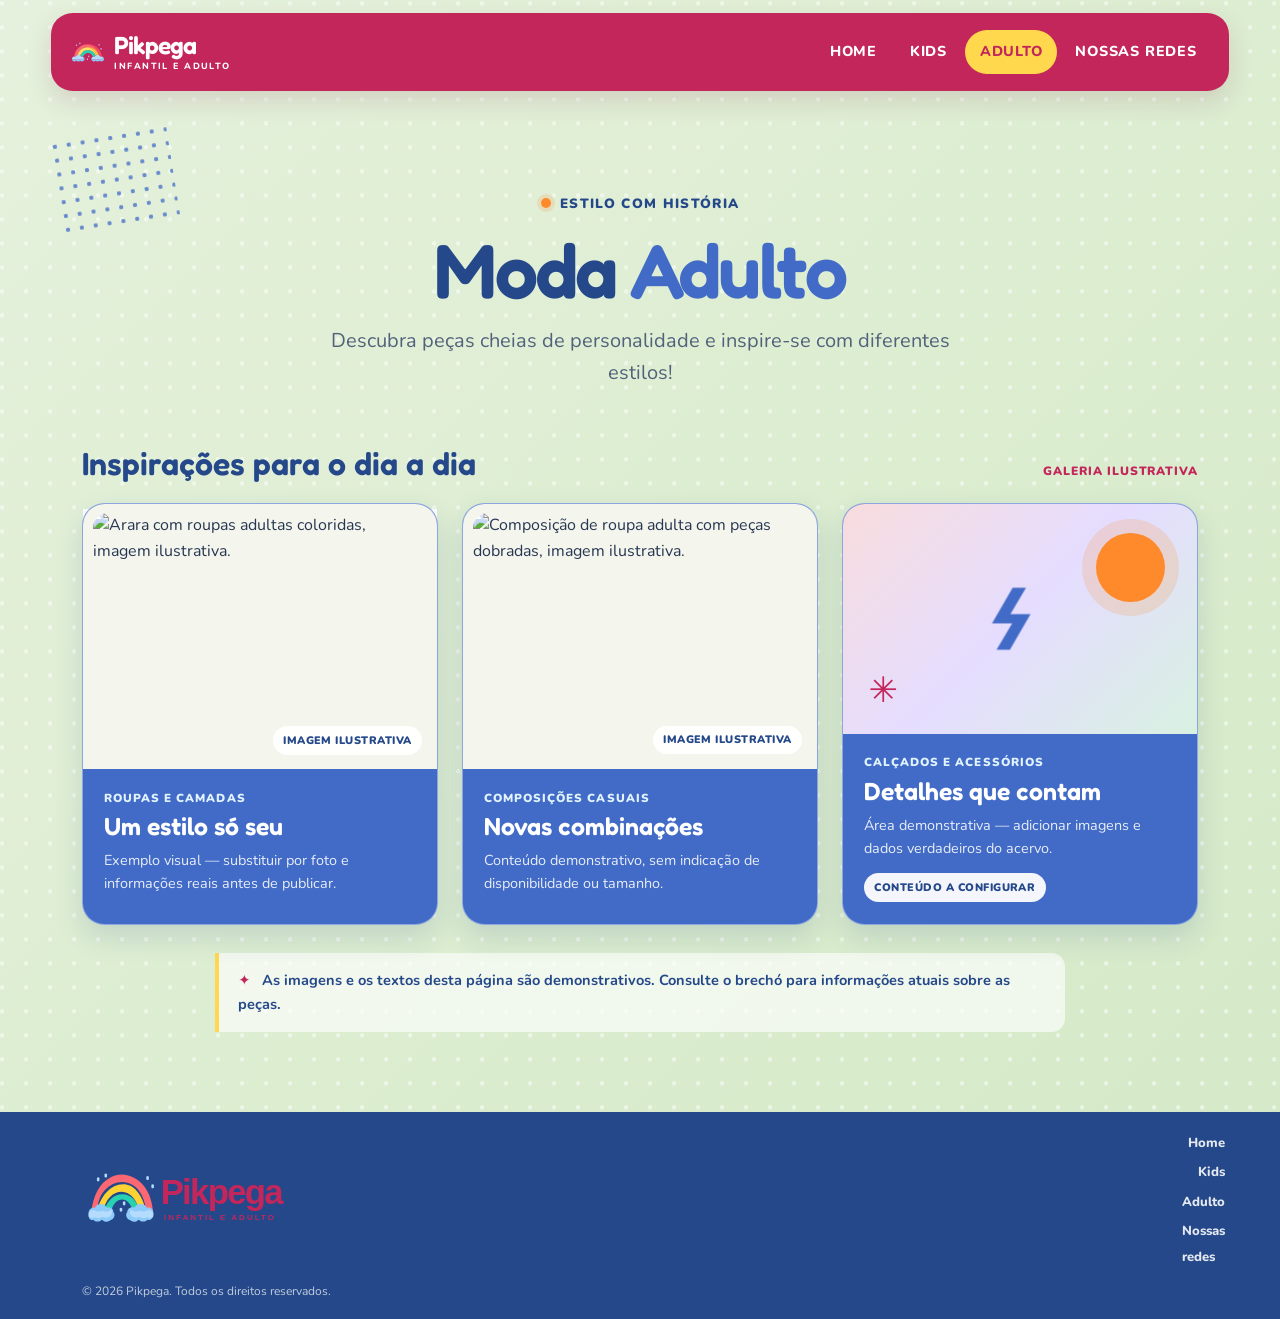
==== commit a0c2e883: "os bglh tlgd" ====
--- a/adulto.html
+++ b/adulto.html
@@ -77,3 +77,4 @@
   </footer>
 </body>
 </html>
+
--- a/css/style.css
+++ b/css/style.css
@@ -521,4 +521,4 @@
     opacity: 1;
     transform: translateY(0);
   }
-}+}
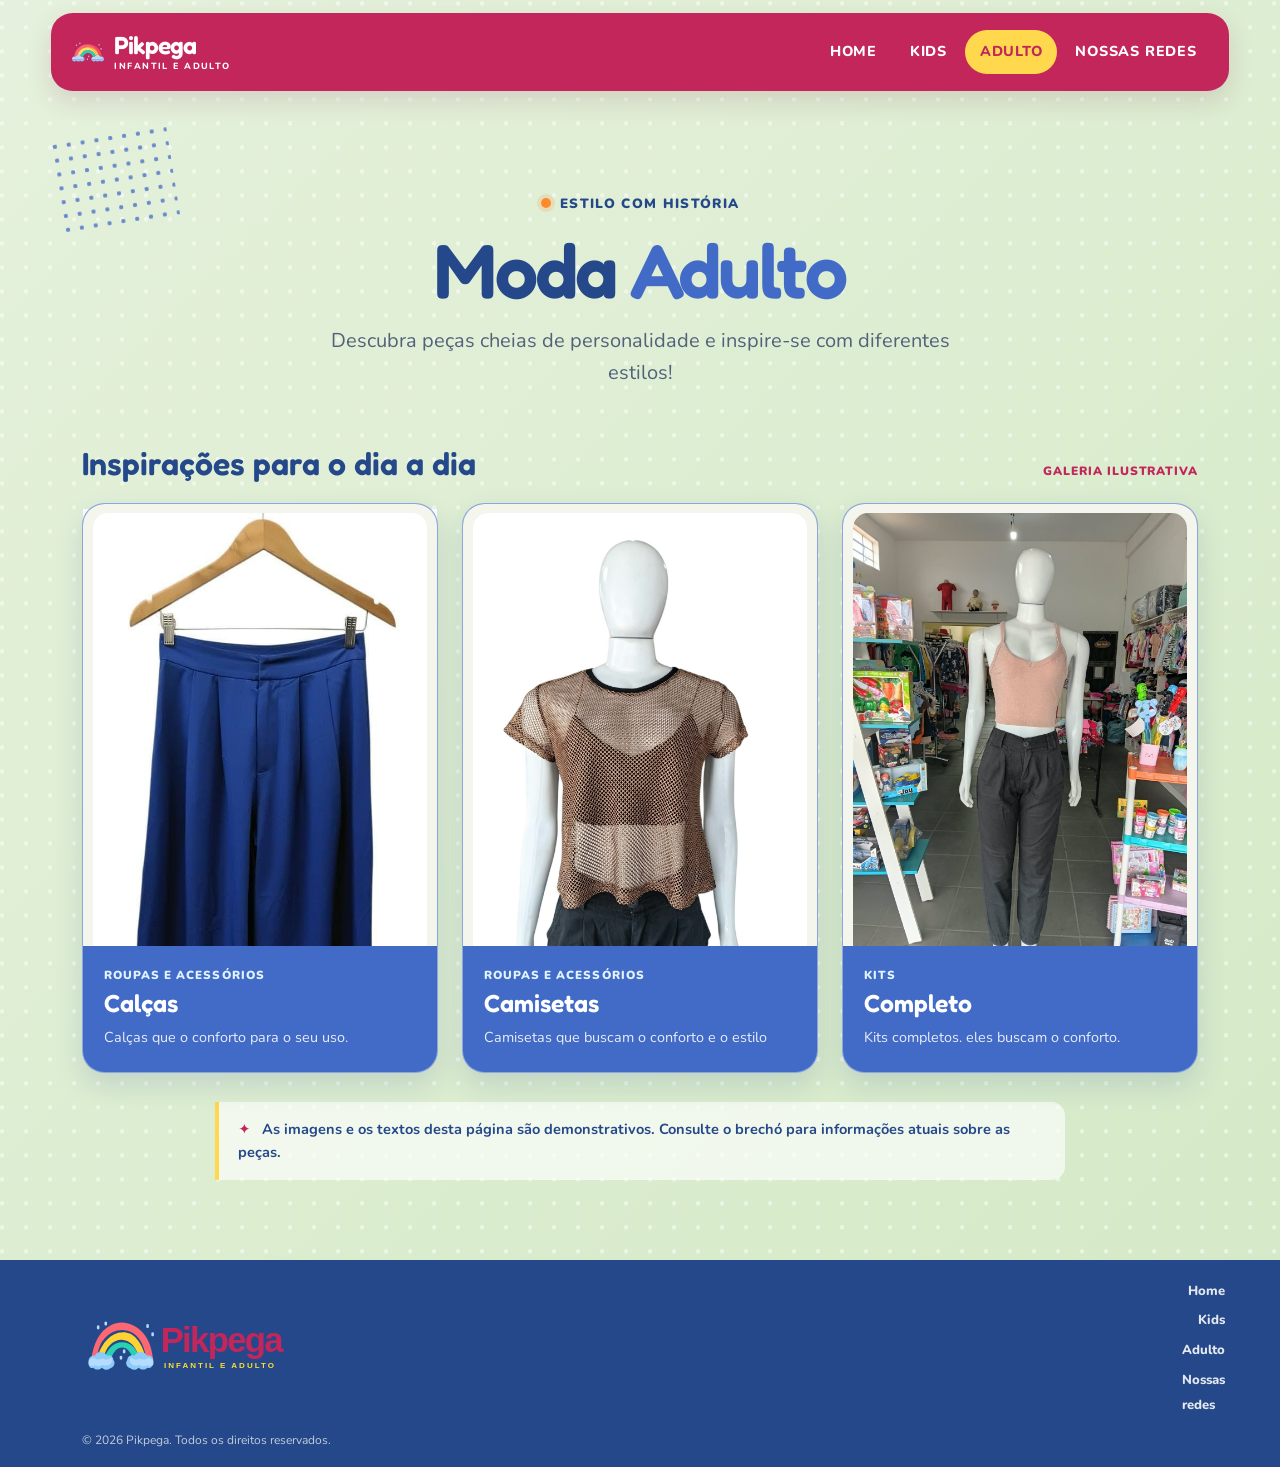
==== commit b86bc746: "pagina adulto e arrumar style" ====
--- a/adulto.html
+++ b/adulto.html
@@ -37,20 +37,20 @@
       <div class="row g-4 catalog-grid appear-opacity">
         <article class="col-md-6 col-lg-4">
           <div class="catalog-card">
-            <div class="catalog-image"><img src="/manus-storage/async-images/zkmb5FToxPTjxgGnKfSyqt/image-4.webp" alt="Arara com roupas adultas coloridas, imagem ilustrativa." width="800" height="1000" loading="lazy"><span class="image-label">Imagem ilustrativa</span></div>
-            <div class="catalog-copy"><p class="catalog-category">Roupas e camadas</p><h3>Um estilo só seu</h3><p>Exemplo visual — substituir por foto e informações reais antes de publicar.</p></div>
+            <div class="catalog-image"><img src="img-assets/adulto1.png" alt="Arara com roupas adultas coloridas, imagem ilustrativa." width="800" height="1000" loading="lazy"></div>
+            <div class="catalog-copy"><p class="catalog-category">Roupas e Acessórios</p><h3>Calças</h3><p>Calças que o conforto para o seu uso.</p></div>
           </div>
         </article>
         <article class="col-md-6 col-lg-4">
           <div class="catalog-card">
-            <div class="catalog-image"><img src="/manus-storage/async-images/zkmb5FToxPTjxgGnKfSyqt/image-5.webp" alt="Composição de roupa adulta com peças dobradas, imagem ilustrativa." width="800" height="1000" loading="lazy"><span class="image-label">Imagem ilustrativa</span></div>
-            <div class="catalog-copy"><p class="catalog-category">Composições casuais</p><h3>Novas combinações</h3><p>Conteúdo demonstrativo, sem indicação de disponibilidade ou tamanho.</p></div>
+            <div class="catalog-image"><img src="img-assets/adulto2.png" alt="Composição de roupa adulta com peças dobradas, imagem ilustrativa." width="800" height="1000" loading="lazy"></div>
+            <div class="catalog-copy"><p class="catalog-category">Roupas e Acessórios</p><h3>Camisetas</h3><p>Camisetas que buscam o conforto e o estilo</p></div>
           </div>
         </article>
         <article class="col-md-6 col-lg-4">
           <div class="catalog-card catalog-card--note">
-            <div class="catalog-art catalog-art--adult" aria-hidden="true"><span class="art-sun"></span><span class="art-hanger">⌁</span><span class="art-star">✳</span></div>
-            <div class="catalog-copy"><p class="catalog-category">Calçados e acessórios</p><h3>Detalhes que contam</h3><p>Área demonstrativa — adicionar imagens e dados verdadeiros do acervo.</p><span class="image-label image-label--inline">Conteúdo a configurar</span></div>
+           <div class="catalog-image"><img src="img-assets/adulto3.png" alt="Composição de roupa adulta com peças dobradas, imagem ilustrativa." width="800" height="1000" loading="lazy"></div>
+            <div class="catalog-copy"><p class="catalog-category">Kits</p><h3>Completo</h3><p>Kits completos. eles buscam o conforto.</p></div>
           </div>
         </article>
       </div>
--- a/css/style.css
+++ b/css/style.css
@@ -325,7 +325,7 @@
   display: grid;
   place-items: center;
   min-height: 230px;
-  aspect-ratio: 4 / 3;
+  aspect-ratio: 4/5;
   padding: 0.6rem;
   overflow: hidden;
   background: #f4f6ed;
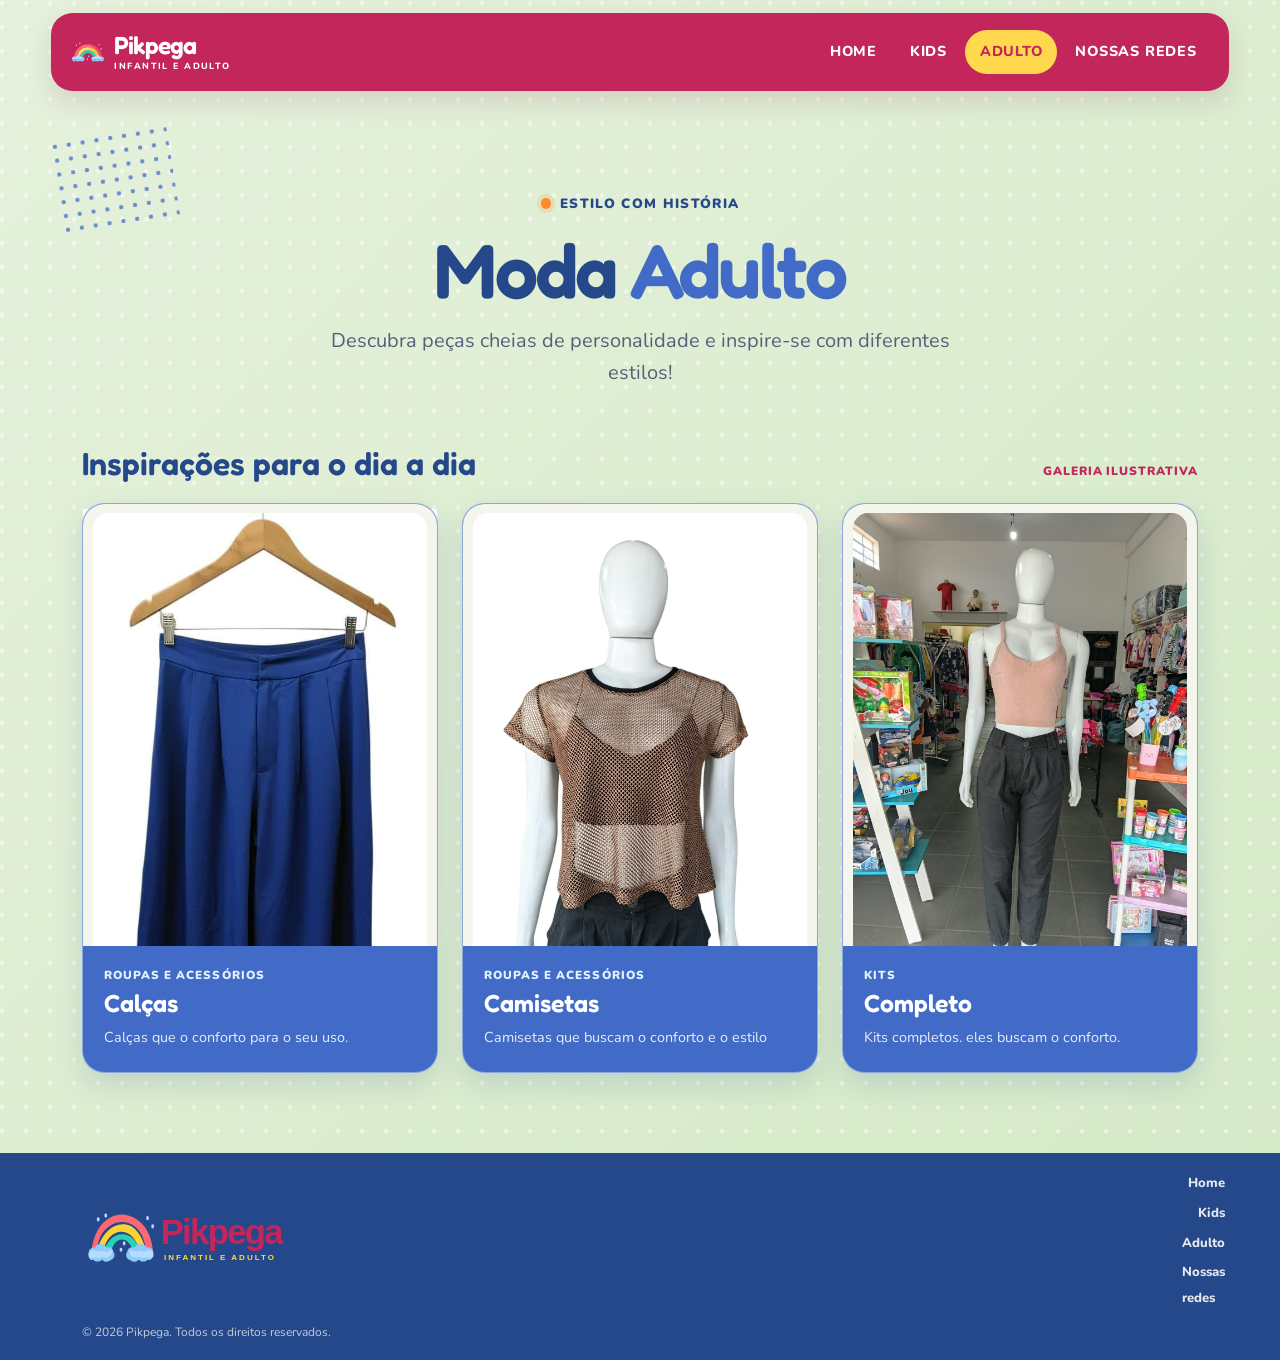
==== commit fee91848: "uh" ====
--- a/adulto.html
+++ b/adulto.html
@@ -55,8 +55,6 @@
         </article>
       </div>
     </section>
-
-    <p class="catalog-disclaimer"><span aria-hidden="true">✦</span> As imagens e os textos desta página são demonstrativos. Consulte o brechó para informações atuais sobre as peças.</p>
   </main>
 
   <footer class="site-footer">
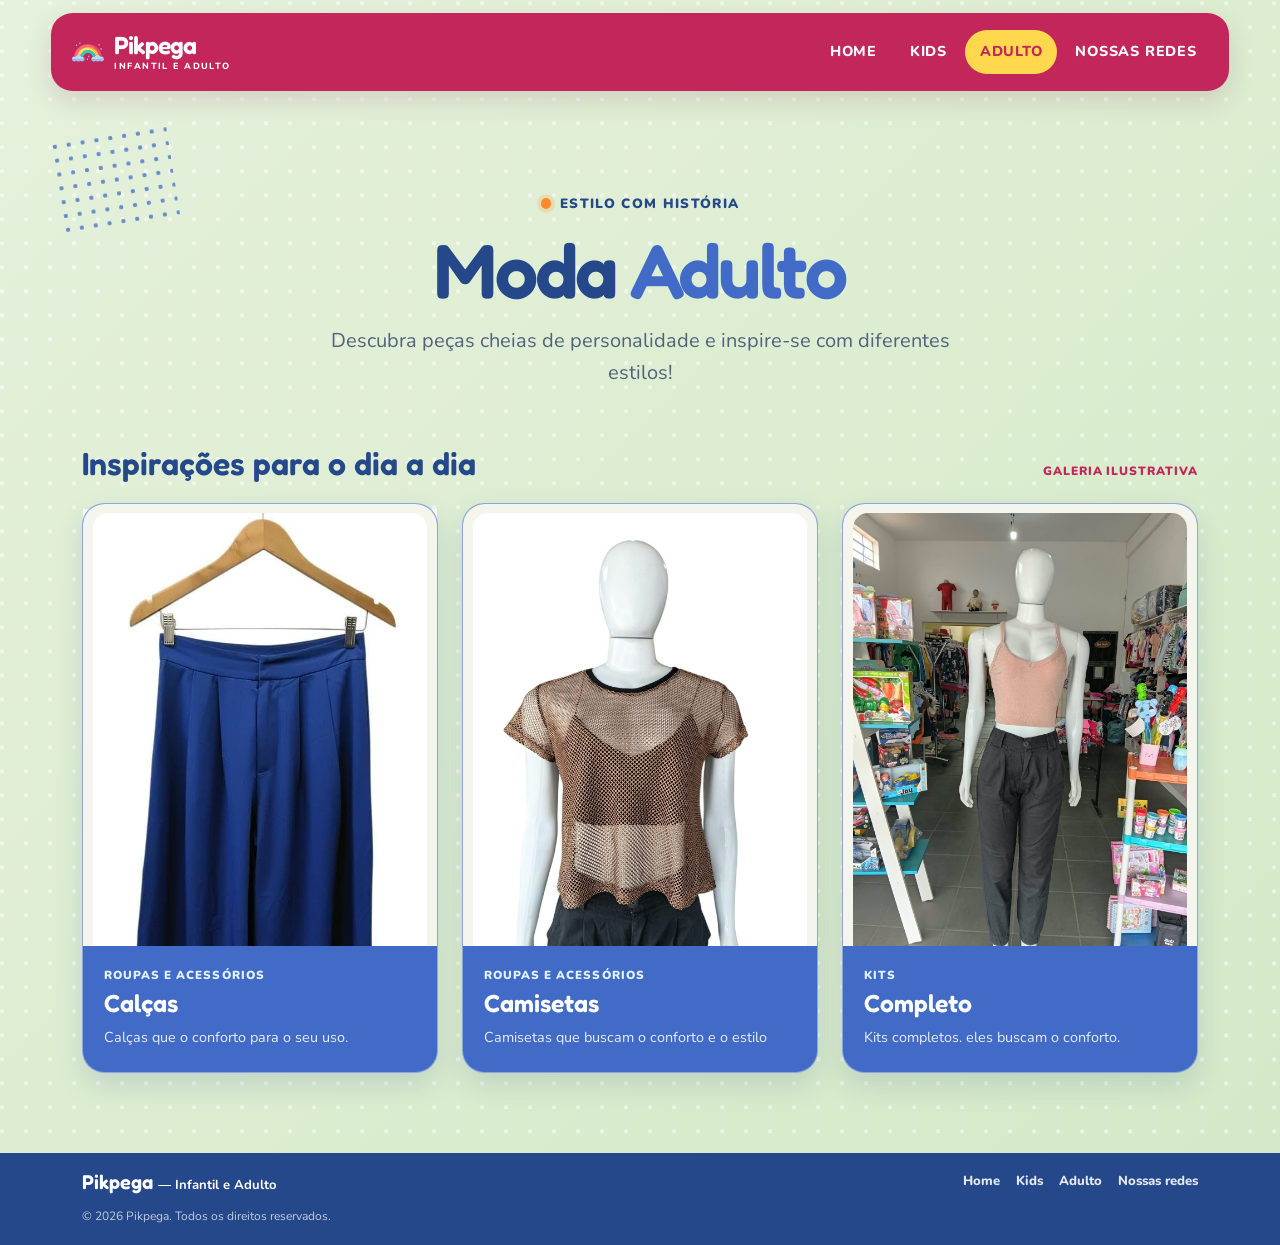
==== commit d69bc3d0: "ç" ====
--- a/adulto.html
+++ b/adulto.html
@@ -16,9 +16,10 @@
 <body>
   <a class="skip-link" href="#conteudo">Pular para o conteúdo</a>
   <header class="site-header container-fluid">
-    <div class="header-inner">
+    <div class="header-inner position-relative">
       <a class="brand" href="index.html" aria-label="Pikpega — página inicial"><span class="brand-spark" aria-hidden="true"><img src="img/logo.svg" alt="Logo" width="32" height="32"></span><span class="brand-copy"><strong>Pikpega</strong><small>INFANTIL E ADULTO</small></span></a>
-      <nav class="site-nav" aria-label="Navegação principal"><ul class="nav-list">
+      <button class="navbar-toggler d-md-none position-absolute top-0 end-0 mt-3 me-3 border-0 p-1 shadow-none" type="button" data-bs-theme="dark" data-bs-toggle="collapse" data-bs-target="#menuPrincipal" aria-controls="menuPrincipal" aria-expanded="false" aria-label="Abrir menu"><span class="navbar-toggler-icon"></span></button>
+      <nav class="site-nav collapse d-md-block" id="menuPrincipal" aria-label="Navegação principal"><ul class="nav-list flex-column flex-md-row">
         <li><a class="nav-link" href="index.html">Home</a></li><li><a class="nav-link" href="kids.html">Kids</a></li><li><a class="nav-link is-active" href="adulto.html" aria-current="page">Adulto</a></li><li><a class="nav-link" href="redes.html">Nossas redes</a></li>
       </ul></nav>
     </div>
@@ -59,20 +60,14 @@
 
   <footer class="site-footer">
     <div class="container footer-inner">
-      <a class="footer-brand" href="index.html">
-        <img class="footer-brand-img" src="img/logo-pikpega.svg" alt="Logo">
-      </a>
+      <a class="footer-brand" href="index.html">Pikpega <span>— Infantil e Adulto</span></a>
       <nav class="footer-nav" aria-label="Navegação do rodapé">
-        <ul class="nav-list">
-          <li><a href="index.html">Home</a></li>
-          <li><a href="kids.html">Kids</a></li>
-          <li><a href="adulto.html">Adulto</a></li>
-          <li><a href="redes.html">Nossas redes</a></li>
-        </ul>
+	      <a href="index.html">Home</a><a href="kids.html">Kids</a><a href="adulto.html">Adulto</a><a href="redes.html">Nossas redes</a>
       </nav>
       <p class="footer-copy">© 2026 Pikpega. Todos os direitos reservados.</p>
     </div>
   </footer>
+  <script src="https://cdn.jsdelivr.net/npm/bootstrap@5.3.8/dist/js/bootstrap.bundle.min.js"></script>
 </body>
 </html>
 
--- a/css/style.css
+++ b/css/style.css
@@ -429,7 +429,7 @@
 .footer-inner { min-height: 92px; display: flex; flex-wrap: wrap; align-items: center; justify-content: space-between; gap: 0.8rem 1.5rem; padding-block: 1.1rem; }
 .footer-brand { color: var(--white); font: 600 1.25rem/1 var(--font-display); text-decoration: none; }
 .footer-brand span { font: 700 0.82rem/1 var(--font-body); }
-.footer-nav { width: 1em; height: auto; display: flex; flex-wrap:wrap; gap: 0.4rem 1rem; }
+.footer-nav { display: flex; flex-wrap: wrap; gap: 0.4rem 1rem; }
 .footer-nav a { color: rgb(255 255 255 / 88%); font-size: 0.82rem; font-weight: 800; text-decoration: none; }
 .footer-nav a:hover { color: var(--yellow); text-decoration: underline; text-underline-offset: 3px; }
 .footer-copy { flex: 0 0 100%; margin: 0; color: rgb(255 255 255 / 72%); font-size: 0.75rem; }
@@ -478,6 +478,8 @@
 }
 
 @media (max-width: 420px) {
+  .site-nav .nav-link:hover { color: var(--yellow); background: #00000000; transform: translateY(-1px); }
+  .site-nav .nav-link.is-active { color: var(--yellow); background: #00000000;}
   .site-header { padding-inline: 0.55rem; }
   .header-inner { border-radius: 1rem; }
   .site-nav .nav-list { gap: 0; }
